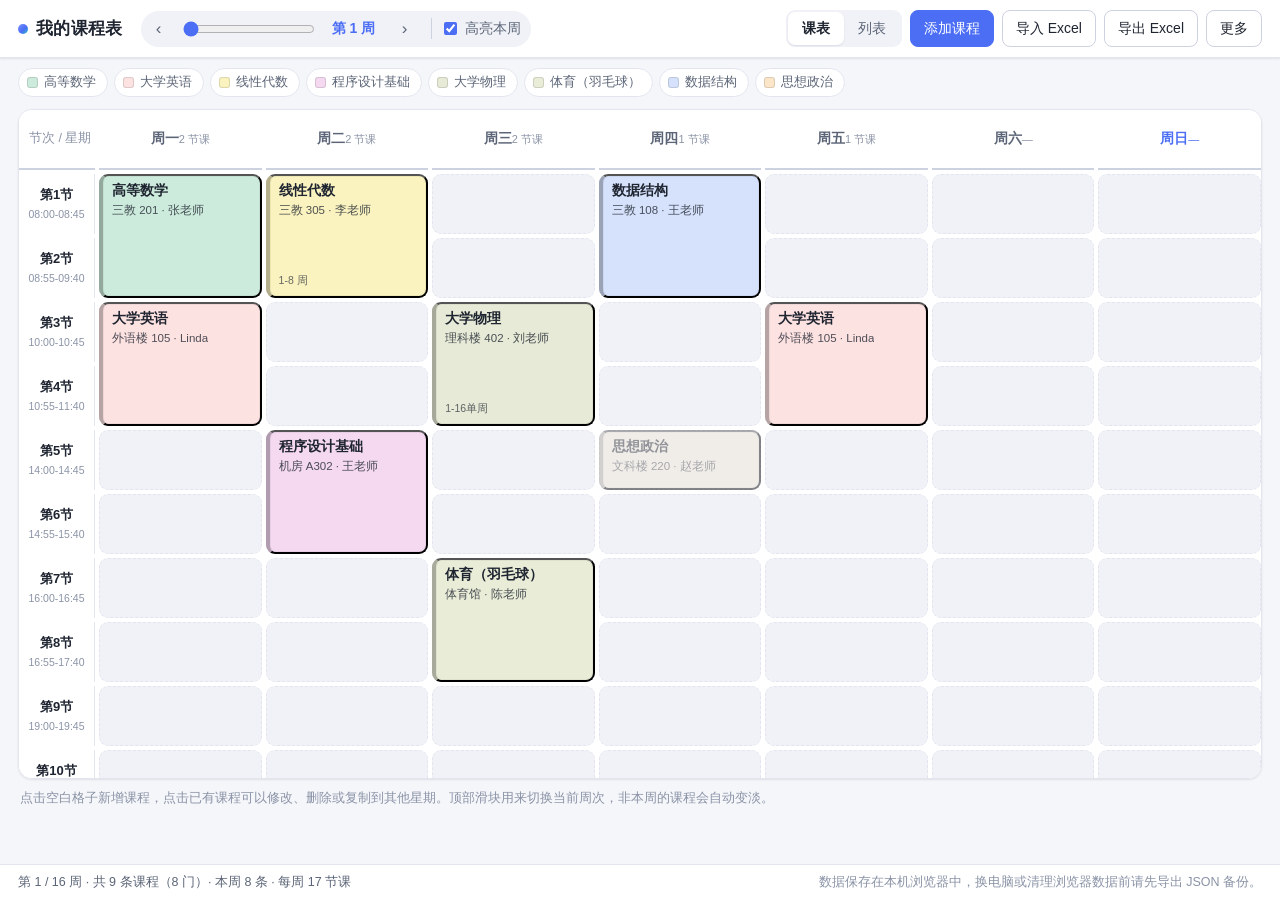
==== index.html @ da143d8f "feat: 学生课程表网页（自由编辑 + Excel 导入导出 + 每门课自动配色） 纯前端实现：课表网格/列表双视图、点击格子编辑课程、按课程名分配背景色、周次与单双周、冲突提示；导入支持网格型与列" ====
<!DOCTYPE html>
<html lang="zh-CN">
<head>
<meta charset="utf-8">
<meta name="viewport" content="width=device-width, initial-scale=1, viewport-fit=cover">
<meta name="description" content="面向学生的课程表：自由编辑课程，导入 Excel 课表，每门课自动配色。">
<title>我的课程表</title>
<link rel="stylesheet" href="styles.css">
</head>
<body>

<header class="appbar">
  <div class="appbar-row">
    <h1 class="brand"><span class="brand-dot"></span>我的课程表</h1>

    <div class="week-box">
      <button class="icon-btn" id="weekPrev" type="button" title="上一周">‹</button>
      <div class="week-slider">
        <input type="range" id="weekRange" min="1" max="16" step="1" value="1" aria-label="当前周次">
        <span class="week-label" id="weekLabel">第 1 周</span>
      </div>
      <button class="icon-btn" id="weekNext" type="button" title="下一周">›</button>
      <label class="check"><input type="checkbox" id="highlightWeek" checked><span>高亮本周</span></label>
    </div>

    <div class="toolbar">
      <div class="segmented" id="viewSwitch" role="tablist">
        <button type="button" data-view="grid" class="is-active">课表</button>
        <button type="button" data-view="list">列表</button>
      </div>
      <button class="btn primary" id="btnAdd" type="button">添加课程</button>
      <button class="btn" id="btnImport" type="button">导入 Excel</button>
      <button class="btn" id="btnExport" type="button">导出 Excel</button>
      <div class="dropdown">
        <button class="btn" id="btnMore" type="button" aria-haspopup="true" aria-expanded="false">更多</button>
        <div class="dropdown-menu" id="moreMenu" hidden>
          <button type="button" data-act="tpl-grid">下载网格型模板</button>
          <button type="button" data-act="tpl-list">下载列表型模板</button>
          <hr>
          <button type="button" data-act="backup">导出 JSON 备份</button>
          <button type="button" data-act="restore">导入 JSON 备份</button>
          <hr>
          <button type="button" data-act="recolor">重新自动配色</button>
          <button type="button" data-act="settings">节次与周次设置</button>
          <button type="button" data-act="clear" class="is-danger">清空全部课程</button>
        </div>
      </div>
    </div>
  </div>
</header>

<div class="legend" id="legend"></div>

<main>
  <section id="viewGrid" class="view">
    <div class="grid-wrap">
      <div class="tt-grid" id="ttGrid"></div>
    </div>
    <p class="hint">点击空白格子新增课程，点击已有课程可以修改、删除或复制到其他星期。顶部滑块用来切换当前周次，非本周的课程会自动变淡。</p>
  </section>

  <section id="viewList" class="view" hidden>
    <div class="list-toolbar">
      <input type="search" id="listSearch" class="input" placeholder="搜索课程名称、教师或地点">
      <label class="inline-field">星期
        <select id="listDay">
          <option value="0">全部</option>
          <option value="1">周一</option>
          <option value="2">周二</option>
          <option value="3">周三</option>
          <option value="4">周四</option>
          <option value="5">周五</option>
          <option value="6">周六</option>
          <option value="7">周日</option>
        </select>
      </label>
      <label class="inline-field">排序
        <select id="listSort">
          <option value="time">按上课时间</option>
          <option value="name">按课程名称</option>
          <option value="weeks">按周次</option>
        </select>
      </label>
      <span class="list-count" id="listCount"></span>
    </div>
    <div class="list-wrap">
      <table class="course-table" id="courseTable">
        <thead>
          <tr>
            <th>课程</th>
            <th>星期</th>
            <th>节次</th>
            <th>周次</th>
            <th>地点</th>
            <th>教师</th>
            <th>备注</th>
            <th class="col-op">操作</th>
          </tr>
        </thead>
        <tbody id="courseTbody"></tbody>
      </table>
      <p class="empty-hint" id="listEmpty" hidden>没有符合条件的课程。</p>
    </div>
  </section>
</main>

<footer class="footer">
  <span id="stats"></span>
  <span class="footer-tip">数据保存在本机浏览器中，换电脑或清理浏览器数据前请先导出 JSON 备份。</span>
</footer>

<input type="file" id="fileExcel" accept=".xlsx,.xls,.xlsm,.csv" hidden>
<input type="file" id="fileJson" accept=".json,application/json" hidden>

<div class="scrim" id="scrim" hidden></div>

<aside class="drawer" id="drawer" hidden aria-hidden="true" aria-labelledby="drawerTitle">
  <div class="drawer-head">
    <h2 id="drawerTitle">编辑课程</h2>
    <button class="icon-btn" id="drawerClose" type="button" title="关闭">×</button>
  </div>
  <div class="drawer-body">
    <form id="courseForm" autocomplete="off">
      <label class="field">
        <span class="field-label">课程名称 <em>*</em></span>
        <input class="input" id="fName" placeholder="例如：高等数学">
      </label>

      <div class="field-row">
        <label class="field">
          <span class="field-label">星期</span>
          <select class="input" id="fDay"></select>
        </label>
        <label class="field">
          <span class="field-label">开始节次</span>
          <select class="input" id="fStart"></select>
        </label>
        <label class="field">
          <span class="field-label">结束节次</span>
          <select class="input" id="fEnd"></select>
        </label>
      </div>

      <label class="field">
        <span class="field-label">上课周次</span>
        <input class="input" id="fWeeks" placeholder="1-16 / 1-8,10-16 / 1-16单周">
      </label>
      <div class="quick-row" id="weekQuick">
        <button type="button" data-week="全部">全部</button>
        <button type="button" data-week="odd">单周</button>
        <button type="button" data-week="even">双周</button>
        <button type="button" data-week="first">1-8 周</button>
        <button type="button" data-week="last">9-16 周</button>
      </div>
      <p class="field-hint" id="weeksHint"></p>

      <div class="field-row">
        <label class="field">
          <span class="field-label">上课地点</span>
          <input class="input" id="fLocation" placeholder="例如：三教 201">
        </label>
        <label class="field">
          <span class="field-label">任课教师</span>
          <input class="input" id="fTeacher" placeholder="例如：张老师">
        </label>
      </div>

      <div class="field">
        <span class="field-label">颜色</span>
        <div class="color-row">
          <input type="color" id="fColor" value="#D6E2FB" title="选择颜色">
          <button class="mini" id="fColorAuto" type="button">自动配色</button>
          <div class="swatches" id="fSwatches"></div>
        </div>
      </div>

      <label class="field">
        <span class="field-label">备注</span>
        <textarea class="input" id="fNote" rows="2" placeholder="例如：带计算器 / 分 A、B 班"></textarea>
      </label>

      <div class="field">
        <span class="field-label">复制到其他星期（保存时一并创建）</span>
        <div class="day-checks" id="fCopyDays"></div>
      </div>
    </form>
  </div>
  <div class="drawer-foot">
    <button class="btn danger" id="btnDeleteCourse" type="button">删除</button>
    <span class="spacer"></span>
    <button class="btn" id="btnCancelCourse" type="button">取消</button>
    <button class="btn primary" id="btnSaveCourse" type="button">保存</button>
  </div>
</aside>

<div class="modal-mask" id="modalMask" hidden>
  <div class="modal" id="modal" role="dialog" aria-modal="true"></div>
</div>

<div class="toast-wrap" id="toastWrap"></div>

<script src="vendor/xlsx.full.min.js"></script>
<script src="js/store.js"></script>
<script src="js/excel.js"></script>
<script src="js/ui.js"></script>
</body>
</html>
---- styles.css ----
/* ==========================================================================
   课程表 — 样式
   ========================================================================== */

:root {
  --bg: #f5f6fa;
  --surface: #ffffff;
  --surface-2: #f0f2f7;
  --border: #e2e5ee;
  --border-strong: #cdd2e0;
  --text: #1e2430;
  --text-soft: #5c6577;
  --text-faint: #8a93a6;
  --accent: #4c6ef5;
  --accent-soft: #e8edfe;
  --danger: #e5484d;
  --shadow-sm: 0 1px 2px rgba(24, 32, 54, .06), 0 1px 3px rgba(24, 32, 54, .04);
  --shadow-md: 0 6px 18px rgba(24, 32, 54, .10);
  --shadow-lg: 0 18px 48px rgba(24, 32, 54, .18);
  --radius: 10px;
  --radius-lg: 14px;
  --period-col: 84px;
  --day-col: 132px;
  --row-h: 62px;
  --appbar-h: 60px;
}

@media (prefers-color-scheme: dark) {
  :root {
    --bg: #14161c;
    --surface: #1c1f27;
    --surface-2: #232733;
    --border: #2c313d;
    --border-strong: #3a4150;
    --text: #e8eaf0;
    --text-soft: #a6adbd;
    --text-faint: #7c8494;
    --accent: #7c93ff;
    --accent-soft: #262d45;
    --shadow-sm: 0 1px 2px rgba(0, 0, 0, .4);
    --shadow-md: 0 6px 18px rgba(0, 0, 0, .45);
    --shadow-lg: 0 18px 48px rgba(0, 0, 0, .55);
  }
}

* { box-sizing: border-box; }

/* hidden 属性要能盖住后面的 display: flex 等设置 */
[hidden] { display: none !important; }

html, body {
  margin: 0;
  padding: 0;
  background: var(--bg);
  color: var(--text);
  font-family: -apple-system, BlinkMacSystemFont, "Segoe UI", "Microsoft YaHei", "PingFang SC",
    "Hiragino Sans GB", "Helvetica Neue", Arial, sans-serif;
  font-size: 14px;
  line-height: 1.5;
  -webkit-text-size-adjust: 100%;
}

body { padding-bottom: 56px; }

h1, h2 { margin: 0; font-weight: 600; }

button { font: inherit; color: inherit; }

/* ------------------------------------------------------------------ 顶栏 */

.appbar {
  position: sticky;
  top: 0;
  z-index: 40;
  background: var(--surface);
  border-bottom: 1px solid var(--border);
  box-shadow: var(--shadow-sm);
}

.appbar-row {
  display: flex;
  flex-wrap: wrap;
  align-items: center;
  gap: 12px 18px;
  padding: 10px 18px;
  max-width: 1680px;
  margin: 0 auto;
}

.brand {
  display: flex;
  align-items: center;
  gap: 8px;
  font-size: 17px;
  letter-spacing: .3px;
  white-space: nowrap;
}

.brand-dot {
  width: 10px;
  height: 10px;
  border-radius: 50%;
  background: linear-gradient(135deg, #7c93ff, #4c6ef5 55%, #22b8cf);
}

.week-box {
  display: flex;
  align-items: center;
  gap: 8px;
  padding: 4px 10px 4px 4px;
  background: var(--surface-2);
  border-radius: 999px;
}

.week-slider { display: flex; align-items: center; gap: 8px; }

.week-slider input[type="range"] {
  width: 132px;
  accent-color: var(--accent);
}

.week-label {
  min-width: 58px;
  font-variant-numeric: tabular-nums;
  font-weight: 600;
  color: var(--accent);
  text-align: center;
}

.check {
  display: inline-flex;
  align-items: center;
  gap: 5px;
  padding-left: 8px;
  margin-left: 4px;
  border-left: 1px solid var(--border-strong);
  color: var(--text-soft);
  white-space: nowrap;
  cursor: pointer;
}

.check input { accent-color: var(--accent); }

.toolbar {
  display: flex;
  align-items: center;
  gap: 8px;
  flex-wrap: wrap;
  margin-left: auto;
}

.btn {
  padding: 7px 13px;
  background: var(--surface);
  border: 1px solid var(--border-strong);
  border-radius: 8px;
  cursor: pointer;
  white-space: nowrap;
  transition: background .14s, border-color .14s, transform .06s;
}

.btn:hover { background: var(--surface-2); }
.btn:active { transform: translateY(1px); }

.btn.primary {
  background: var(--accent);
  border-color: var(--accent);
  color: #fff;
}

.btn.primary:hover { filter: brightness(1.07); }

.btn.danger { color: var(--danger); border-color: var(--danger); background: transparent; }
.btn.danger:hover { background: rgba(229, 72, 77, .1); }

.icon-btn {
  width: 28px;
  height: 28px;
  display: inline-flex;
  align-items: center;
  justify-content: center;
  font-size: 17px;
  line-height: 1;
  background: transparent;
  border: 1px solid transparent;
  border-radius: 8px;
  cursor: pointer;
  color: var(--text-soft);
}

.icon-btn:hover { background: var(--surface); color: var(--text); }

.segmented {
  display: inline-flex;
  padding: 2px;
  background: var(--surface-2);
  border-radius: 9px;
}

.segmented button {
  padding: 6px 14px;
  background: transparent;
  border: 0;
  border-radius: 7px;
  cursor: pointer;
  color: var(--text-soft);
}

.segmented button.is-active {
  background: var(--surface);
  color: var(--text);
  box-shadow: var(--shadow-sm);
  font-weight: 600;
}

.dropdown { position: relative; }

.dropdown-menu {
  position: absolute;
  top: calc(100% + 6px);
  right: 0;
  z-index: 60;
  min-width: 190px;
  padding: 6px;
  background: var(--surface);
  border: 1px solid var(--border);
  border-radius: var(--radius);
  box-shadow: var(--shadow-md);
}

.dropdown-menu button {
  display: block;
  width: 100%;
  padding: 8px 10px;
  text-align: left;
  background: transparent;
  border: 0;
  border-radius: 7px;
  cursor: pointer;
}

.dropdown-menu button:hover { background: var(--surface-2); }
.dropdown-menu button.is-danger { color: var(--danger); }
.dropdown-menu hr { margin: 5px 6px; border: 0; border-top: 1px solid var(--border); }

/* ---------------------------------------------------------------- 图例 */

.legend {
  display: flex;
  flex-wrap: wrap;
  gap: 6px;
  max-width: 1680px;
  margin: 0 auto;
  padding: 10px 18px 0;
}

.legend:empty { display: none; }

.legend-chip {
  display: inline-flex;
  align-items: center;
  gap: 6px;
  padding: 4px 11px 4px 8px;
  background: var(--surface);
  border: 1px solid var(--border);
  border-radius: 999px;
  cursor: pointer;
  font-size: 12.5px;
  color: var(--text-soft);
}

.legend-chip:hover { border-color: var(--border-strong); }
.legend-chip.is-active { color: var(--text); border-color: var(--text-soft); font-weight: 600; }

.legend-chip i {
  width: 11px;
  height: 11px;
  border-radius: 3px;
  border: 1px solid rgba(0, 0, 0, .12);
}

/* ---------------------------------------------------------------- 主区 */

main {
  max-width: 1680px;
  margin: 0 auto;
  padding: 12px 18px 0;
}

.hint {
  margin: 10px 2px 0;
  color: var(--text-faint);
  font-size: 12.5px;
}

.grid-wrap {
  overflow: auto;
  max-height: calc(100vh - 250px);
  min-height: 320px;
  background: var(--surface);
  border: 1px solid var(--border);
  border-radius: var(--radius-lg);
  box-shadow: var(--shadow-sm);
  overscroll-behavior: contain;
}

/* ------------------------------------------------------------ 课表网格 */

.tt-grid {
  display: grid;
  grid-auto-rows: var(--row-h);
  gap: 4px;
  min-width: 860px;
  padding: 0;
  align-items: stretch;
}

.tt-grid .head {
  position: sticky;
  top: 0;
  z-index: 4;
  display: flex;
  align-items: center;
  justify-content: center;
  background: var(--surface);
  border-bottom: 2px solid var(--border-strong);
  font-weight: 600;
  color: var(--text-soft);
}

.tt-grid .head.corner {
  left: 0;
  z-index: 6;
  justify-content: flex-start;
  padding-left: 10px;
  color: var(--text-faint);
  font-weight: 500;
  font-size: 12.5px;
}

.tt-grid .head.today { color: var(--accent); }
.tt-grid .head.today small { color: var(--accent); }

.tt-grid .head small {
  display: block;
  font-weight: 400;
  font-size: 11px;
  color: var(--text-faint);
}

.tt-grid .period {
  position: sticky;
  left: 0;
  z-index: 3;
  display: flex;
  flex-direction: column;
  align-items: center;
  justify-content: center;
  gap: 2px;
  background: var(--surface);
  border-right: 1px solid var(--border);
  color: var(--text-soft);
  text-align: center;
}

.tt-grid .period b { font-weight: 600; font-size: 13px; color: var(--text); }
.tt-grid .period small { font-size: 10.5px; color: var(--text-faint); font-variant-numeric: tabular-nums; }

.tt-grid .cell {
  border: 1px dashed var(--border);
  border-radius: 9px;
  background: var(--surface-2);
  cursor: pointer;
  transition: background .12s, border-color .12s;
}

.tt-grid .cell:hover {
  background: var(--accent-soft);
  border-color: var(--accent);
}

.tt-grid .cell:hover::after {
  content: "+ 添加";
  display: flex;
  align-items: center;
  justify-content: center;
  height: 100%;
  color: var(--accent);
  font-size: 12px;
}

.course {
  position: relative;
  z-index: 2;
  display: flex;
  flex-direction: column;
  gap: 2px;
  overflow: hidden;
  padding: 7px 9px;
  border-radius: 9px;
  border-left: 4px solid transparent;
  box-shadow: inset 0 0 0 1px rgba(0, 0, 0, .05);
  cursor: pointer;
  text-align: left;
  transition: transform .1s, box-shadow .12s, opacity .18s;
}

.course:hover { transform: translateY(-1px); box-shadow: var(--shadow-md); }
.course:focus-visible { outline: 2px solid var(--accent); outline-offset: 1px; }

.course .c-name { font-weight: 600; font-size: 13.5px; line-height: 1.25; }

.course .c-meta {
  font-size: 11.5px;
  opacity: .78;
  overflow: hidden;
  text-overflow: ellipsis;
  white-space: nowrap;
}

.course .c-weeks {
  margin-top: auto;
  font-size: 10.5px;
  opacity: .68;
}

.course .c-warn {
  position: absolute;
  top: 4px;
  right: 5px;
  padding: 0 5px;
  font-size: 10px;
  line-height: 15px;
  color: #fff;
  background: var(--danger);
  border-radius: 4px;
}

.course.is-inactive { opacity: .45; filter: saturate(.45); }
.course.is-dimmed { opacity: .18; filter: saturate(.2); }
.course.span-1 .c-weeks { display: none; }

/* ------------------------------------------------------------ 列表视图 */

.list-toolbar {
  display: flex;
  flex-wrap: wrap;
  align-items: center;
  gap: 10px;
  margin-bottom: 10px;
}

.input {
  padding: 7px 10px;
  background: var(--surface);
  border: 1px solid var(--border-strong);
  border-radius: 8px;
  color: var(--text);
  min-width: 0;
}

.input:focus { outline: 2px solid var(--accent-soft); border-color: var(--accent); }

.list-toolbar .input[type="search"] { flex: 1 1 220px; max-width: 340px; }

.inline-field {
  display: inline-flex;
  align-items: center;
  gap: 6px;
  color: var(--text-soft);
  white-space: nowrap;
}

.list-count { margin-left: auto; color: var(--text-faint); font-size: 12.5px; }

.list-wrap {
  overflow: auto;
  background: var(--surface);
  border: 1px solid var(--border);
  border-radius: var(--radius-lg);
  box-shadow: var(--shadow-sm);
}

.course-table { width: 100%; border-collapse: collapse; min-width: 860px; }

.course-table th {
  position: sticky;
  top: 0;
  z-index: 2;
  padding: 10px 12px;
  text-align: left;
  font-weight: 600;
  font-size: 12.5px;
  color: var(--text-soft);
  background: var(--surface-2);
  border-bottom: 1px solid var(--border);
  white-space: nowrap;
}

.course-table td {
  padding: 9px 12px;
  border-bottom: 1px solid var(--border);
  vertical-align: middle;
}

.course-table tr:last-child td { border-bottom: 0; }
.course-table tbody tr:hover { background: var(--surface-2); }
.course-table .col-op { text-align: right; }
.course-table td.col-op { text-align: right; white-space: nowrap; }

.name-cell { display: flex; align-items: center; gap: 8px; font-weight: 600; }
.name-cell i { width: 12px; height: 12px; border-radius: 3px; flex: none; border: 1px solid rgba(0, 0, 0, .12); }

.tag {
  display: inline-block;
  padding: 1px 7px;
  margin: 2px 4px 2px 0;
  font-size: 11.5px;
  border-radius: 5px;
  background: var(--surface-2);
  border: 1px solid var(--border);
  color: var(--text-soft);
}

.tag.this-week { background: var(--accent-soft); border-color: transparent; color: var(--accent); font-weight: 600; }

.mini {
  padding: 3px 9px;
  font-size: 12.5px;
  background: var(--surface);
  border: 1px solid var(--border-strong);
  border-radius: 7px;
  cursor: pointer;
}

.mini:hover { background: var(--surface-2); }
.mini.is-danger { color: var(--danger); border-color: var(--danger); }
.mini.is-danger:hover { background: rgba(229, 72, 77, .1); }

.empty-hint { padding: 26px; text-align: center; color: var(--text-faint); }

/* --------------------------------------------------------------- 页脚 */

.footer {
  position: fixed;
  left: 0;
  right: 0;
  bottom: 0;
  display: flex;
  flex-wrap: wrap;
  align-items: center;
  gap: 10px;
  padding: 8px 18px;
  background: var(--surface);
  border-top: 1px solid var(--border);
  color: var(--text-soft);
  font-size: 12.5px;
  z-index: 30;
}

.footer-tip { margin-left: auto; color: var(--text-faint); }

/* ------------------------------------------------------- 抽屉 / 弹窗 */

.scrim {
  position: fixed;
  inset: 0;
  z-index: 70;
  background: rgba(16, 20, 30, .38);
}

.drawer {
  position: fixed;
  top: 0;
  right: 0;
  bottom: 0;
  z-index: 80;
  display: flex;
  flex-direction: column;
  width: min(420px, 100vw);
  background: var(--surface);
  border-left: 1px solid var(--border);
  box-shadow: var(--shadow-lg);
  animation: slide-in .18s ease-out;
}

@keyframes slide-in { from { transform: translateX(24px); opacity: .4; } to { transform: none; opacity: 1; } }

.drawer-head {
  display: flex;
  align-items: center;
  justify-content: space-between;
  padding: 14px 16px;
  border-bottom: 1px solid var(--border);
}

.drawer-head h2 { font-size: 16px; }

.drawer-body { flex: 1; overflow: auto; padding: 16px; }

.drawer-foot {
  display: flex;
  align-items: center;
  gap: 8px;
  padding: 12px 16px;
  border-top: 1px solid var(--border);
  background: var(--surface);
}

.spacer { flex: 1; }

.field { display: block; margin-bottom: 14px; }
.field-row { display: flex; gap: 10px; }
.field-row .field { flex: 1; min-width: 0; }

.field-label {
  display: block;
  margin-bottom: 6px;
  font-size: 12.5px;
  color: var(--text-soft);
}

.field-label em { color: var(--danger); font-style: normal; }
.field-hint { margin: -6px 0 14px; font-size: 12px; color: var(--text-faint); min-height: 18px; }
.field .input { width: 100%; }
textarea.input { resize: vertical; }

select.input { appearance: auto; }

.quick-row { display: flex; flex-wrap: wrap; gap: 6px; margin: -6px 0 10px; }

.quick-row button {
  padding: 4px 10px;
  font-size: 12.5px;
  background: var(--surface-2);
  border: 1px solid var(--border);
  border-radius: 999px;
  cursor: pointer;
  color: var(--text-soft);
}

.quick-row button:hover { border-color: var(--accent); color: var(--accent); }

.color-row { display: flex; align-items: center; flex-wrap: wrap; gap: 8px; }

input[type="color"] {
  width: 42px;
  height: 30px;
  padding: 2px;
  background: var(--surface);
  border: 1px solid var(--border-strong);
  border-radius: 8px;
  cursor: pointer;
}

.swatches { display: flex; flex-wrap: wrap; gap: 5px; }

.swatches button {
  width: 20px;
  height: 20px;
  padding: 0;
  border: 1px solid rgba(0, 0, 0, .16);
  border-radius: 5px;
  cursor: pointer;
}

.swatches button.is-active { outline: 2px solid var(--accent); outline-offset: 1px; }

.day-checks { display: flex; flex-wrap: wrap; gap: 6px; }

.day-checks label {
  display: inline-flex;
  align-items: center;
  gap: 4px;
  padding: 4px 9px;
  font-size: 12.5px;
  background: var(--surface-2);
  border: 1px solid var(--border);
  border-radius: 999px;
  cursor: pointer;
  color: var(--text-soft);
}

.day-checks input { accent-color: var(--accent); }

.modal-mask {
  position: fixed;
  inset: 0;
  z-index: 90;
  display: flex;
  align-items: center;
  justify-content: center;
  padding: 20px;
  background: rgba(16, 20, 30, .45);
}

.modal {
  width: min(760px, 100%);
  max-height: min(88vh, 900px);
  display: flex;
  flex-direction: column;
  background: var(--surface);
  border-radius: var(--radius-lg);
  box-shadow: var(--shadow-lg);
  overflow: hidden;
}

.modal-head {
  display: flex;
  align-items: flex-start;
  justify-content: space-between;
  gap: 12px;
  padding: 16px 18px;
  border-bottom: 1px solid var(--border);
}

.modal-head h2 { font-size: 16px; }
.modal-head p { margin: 4px 0 0; font-size: 12.5px; color: var(--text-faint); }
.modal-body { flex: 1; overflow: auto; padding: 16px 18px; }
.modal-foot {
  display: flex;
  align-items: center;
  gap: 8px;
  padding: 12px 18px;
  border-top: 1px solid var(--border);
}

.option-row { display: flex; flex-wrap: wrap; gap: 8px; align-items: center; margin-bottom: 12px; }

.option-row > span.option-label {
  font-size: 12.5px;
  color: var(--text-soft);
  min-width: 66px;
}

.radio-group { display: inline-flex; padding: 2px; background: var(--surface-2); border-radius: 9px; }

.radio-group label {
  display: inline-flex;
  align-items: center;
  gap: 5px;
  padding: 5px 12px;
  border-radius: 7px;
  font-size: 13px;
  cursor: pointer;
  color: var(--text-soft);
}

.radio-group label.is-active {
  background: var(--surface);
  color: var(--text);
  font-weight: 600;
  box-shadow: var(--shadow-sm);
}

.radio-group input { display: none; }

.notice {
  padding: 10px 12px;
  margin-bottom: 12px;
  border-radius: 9px;
  font-size: 12.5px;
  background: var(--accent-soft);
  border: 1px solid transparent;
  color: var(--text-soft);
}

.notice.warn { background: rgba(245, 176, 65, .16); color: #a2711a; }
.notice.error { background: rgba(229, 72, 77, .12); color: var(--danger); }

@media (prefers-color-scheme: dark) {
  .notice.warn { color: #f0c07a; }
}

.notice ul { margin: 4px 0 0; padding-left: 18px; }

.preview-wrap {
  overflow: auto;
  max-height: 300px;
  border: 1px solid var(--border);
  border-radius: 9px;
}

.preview-table { border-collapse: collapse; font-size: 12.5px; white-space: nowrap; }
.preview-table td, .preview-table th {
  padding: 5px 9px;
  border: 1px solid var(--border);
  max-width: 220px;
  overflow: hidden;
  text-overflow: ellipsis;
}
.preview-table th { background: var(--surface-2); position: sticky; top: 0; }
.preview-table td.is-empty { background: repeating-linear-gradient(45deg, transparent, transparent 4px, var(--surface-2) 4px, var(--surface-2) 8px); }

.period-editor { width: 100%; border-collapse: collapse; font-size: 13px; }
.period-editor th { text-align: left; padding: 6px 8px; color: var(--text-soft); font-weight: 500; }
.period-editor td { padding: 4px 8px 4px 0; }
.period-editor input { width: 100%; }

/* --------------------------------------------------------------- toast */

.toast-wrap {
  position: fixed;
  left: 50%;
  bottom: 66px;
  z-index: 100;
  display: flex;
  flex-direction: column;
  gap: 8px;
  align-items: center;
  transform: translateX(-50%);
  pointer-events: none;
}

.toast {
  padding: 9px 16px;
  background: var(--text);
  color: var(--bg);
  border-radius: 999px;
  box-shadow: var(--shadow-md);
  font-size: 13px;
  animation: toast-in .16s ease-out;
  max-width: 80vw;
}

.toast.is-error { background: var(--danger); color: #fff; }

@keyframes toast-in { from { opacity: 0; transform: translateY(8px); } to { opacity: 1; transform: none; } }

/* -------------------------------------------------------- 响应式 */

@media (max-width: 1440px) {
  .grid-wrap { max-height: calc(100vh - 230px); }
}

@media (max-width: 1280px) {
  :root { --period-col: 76px; --day-col: 112px; --row-h: 60px; }
}

@media (max-width: 1120px) {
  :root { --day-col: 102px; }
}

@media (max-width: 980px) {
  :root { --day-col: 104px; --row-h: 58px; }
  .appbar-row { padding: 10px 12px; gap: 10px; }
  main { padding: 10px 12px 0; }
  .legend { padding: 10px 12px 0; }
  .toolbar { width: 100%; margin-left: 0; }
  .grid-wrap { max-height: none; }
}

@media (max-width: 640px) {
  body { padding-bottom: 72px; }
  .brand { font-size: 15px; }
  .week-slider input[type="range"] { width: 96px; }
  .toolbar .btn { flex: 1 1 auto; }
  .segmented { flex: 1 1 100%; }
  .segmented button { flex: 1; }
  .footer { font-size: 12px; }
  .footer-tip { display: none; }
  .drawer { width: 100vw; }
  .modal { max-height: 92vh; }
}
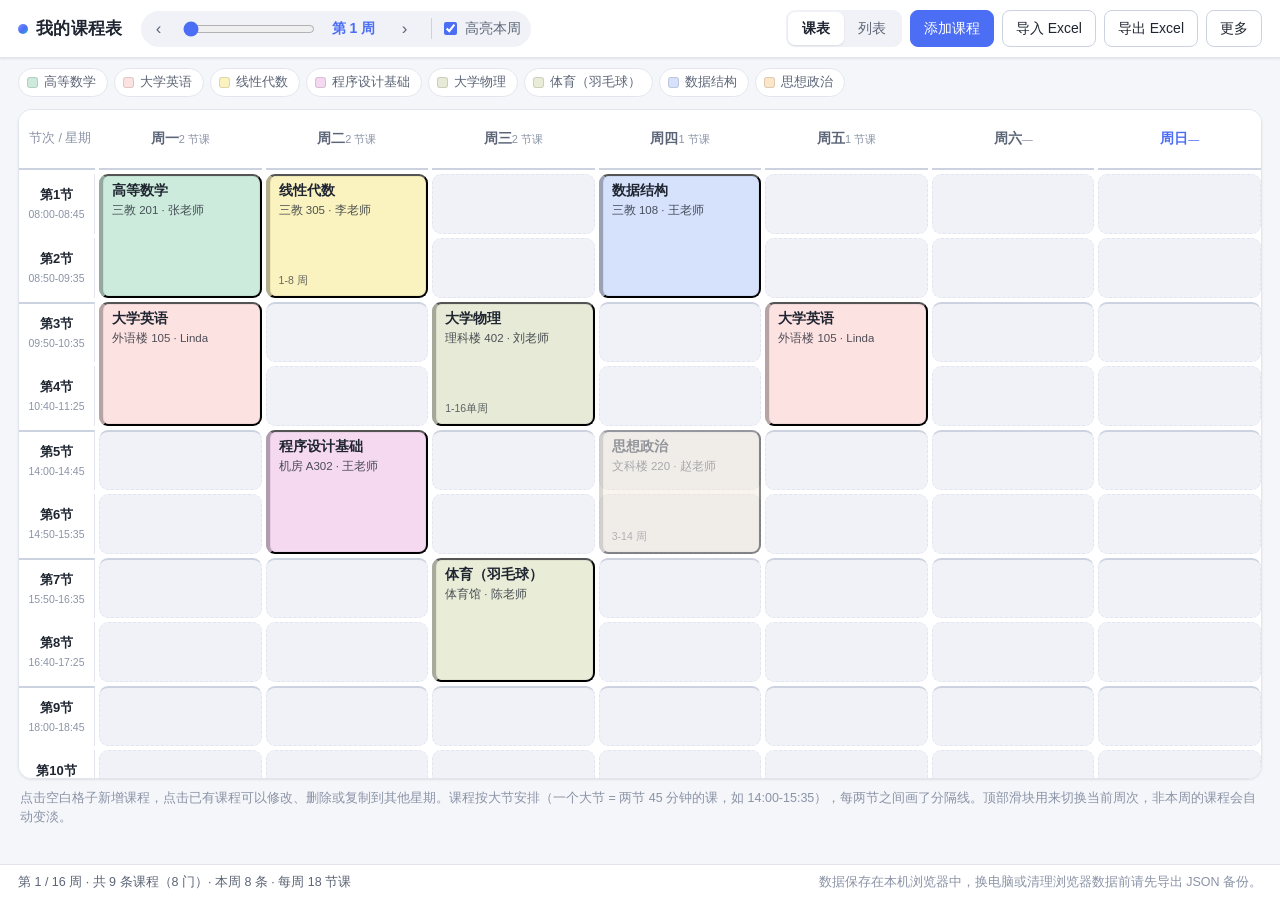
==== commit c78a4ea2: "refactor: 课程按整大节安排（上午 08:00 起、下午 14:00 起、晚上 18:00 起，大节内课间 5 分钟、大节间 15 分钟） - 表单改为按「大节」选择，列表与导入预览显示「第X" ====
--- a/index.html
+++ b/index.html
@@ -56,7 +56,7 @@
     <div class="grid-wrap">
       <div class="tt-grid" id="ttGrid"></div>
     </div>
-    <p class="hint">点击空白格子新增课程，点击已有课程可以修改、删除或复制到其他星期。顶部滑块用来切换当前周次，非本周的课程会自动变淡。</p>
+    <p class="hint">点击空白格子新增课程，点击已有课程可以修改、删除或复制到其他星期。课程按大节安排（一个大节 = 两节 45 分钟的课，如 14:00-15:35），每两节之间画了分隔线。顶部滑块用来切换当前周次，非本周的课程会自动变淡。</p>
   </section>
 
   <section id="viewList" class="view" hidden>
@@ -132,14 +132,15 @@
           <select class="input" id="fDay"></select>
         </label>
         <label class="field">
-          <span class="field-label">开始节次</span>
+          <span class="field-label">开始大节</span>
           <select class="input" id="fStart"></select>
         </label>
         <label class="field">
-          <span class="field-label">结束节次</span>
+          <span class="field-label">结束大节</span>
           <select class="input" id="fEnd"></select>
         </label>
       </div>
+      <p class="field-hint">课程按「大节」安排：一个大节 = 两节 45 分钟的课，所以每门课至少连上两节（例如第 3-4 节）。要跨两个大节就选「开始大节 2 / 结束大节 3」。</p>
 
       <label class="field">
         <span class="field-label">上课周次</span>
--- a/styles.css
+++ b/styles.css
@@ -389,6 +389,9 @@
   font-size: 12px;
 }
 
+/* 每两节是一个大节，大节之间用一条实线分隔，方便一眼看出「连着上的两节」 */
+.tt-grid .unit-start { border-top: 2px solid var(--border-strong); }
+
 .course {
   position: relative;
   z-index: 2;
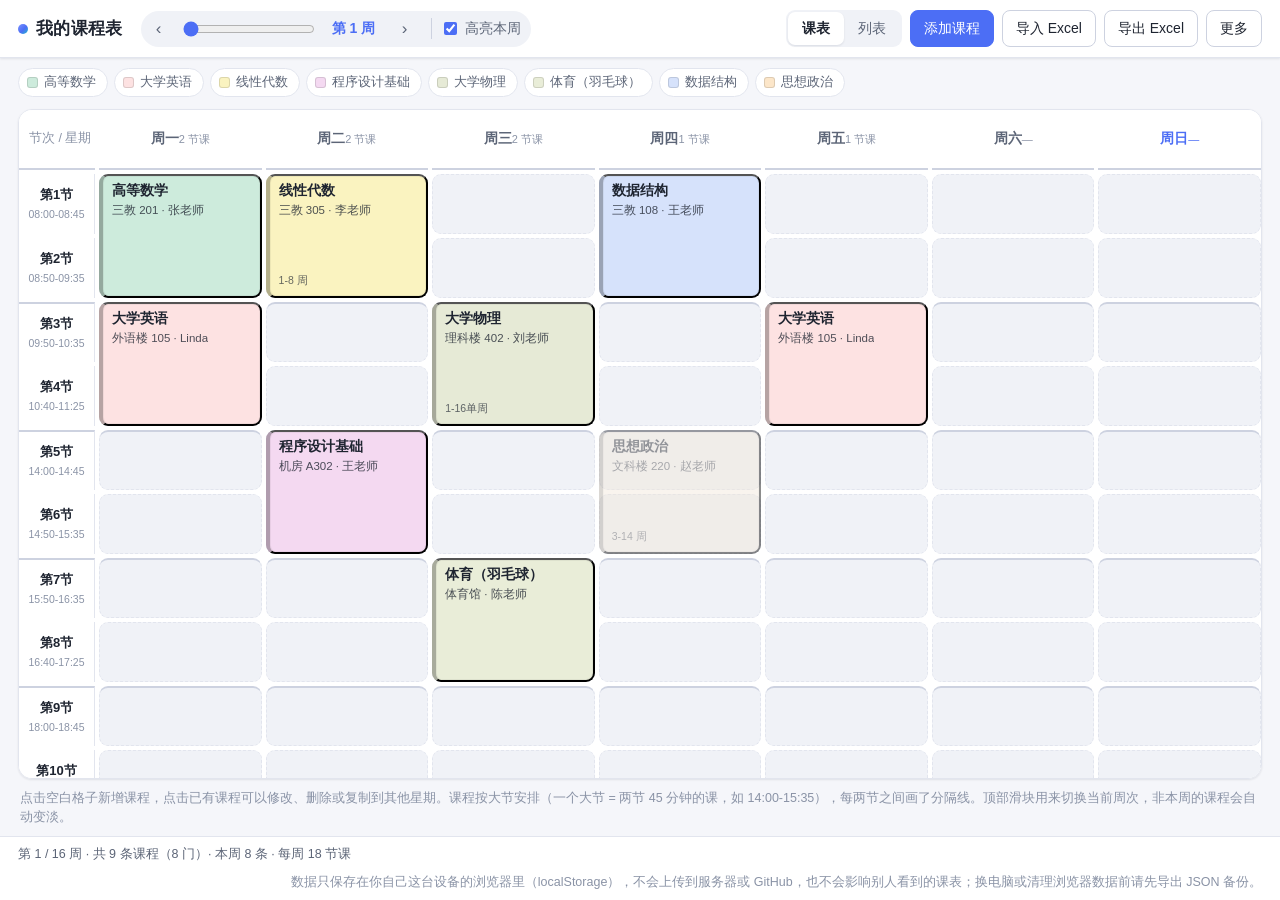
==== commit 30b65f46: "docs: 说明纯静态发布与镜像地址、强调数据只存在访问端本地" ====
--- a/index.html
+++ b/index.html
@@ -106,7 +106,7 @@
 
 <footer class="footer">
   <span id="stats"></span>
-  <span class="footer-tip">数据保存在本机浏览器中，换电脑或清理浏览器数据前请先导出 JSON 备份。</span>
+  <span class="footer-tip">数据只保存在你自己这台设备的浏览器里（localStorage），不会上传到服务器或 GitHub，也不会影响别人看到的课表；换电脑或清理浏览器数据前请先导出 JSON 备份。</span>
 </footer>
 
 <input type="file" id="fileExcel" accept=".xlsx,.xls,.xlsm,.csv" hidden>
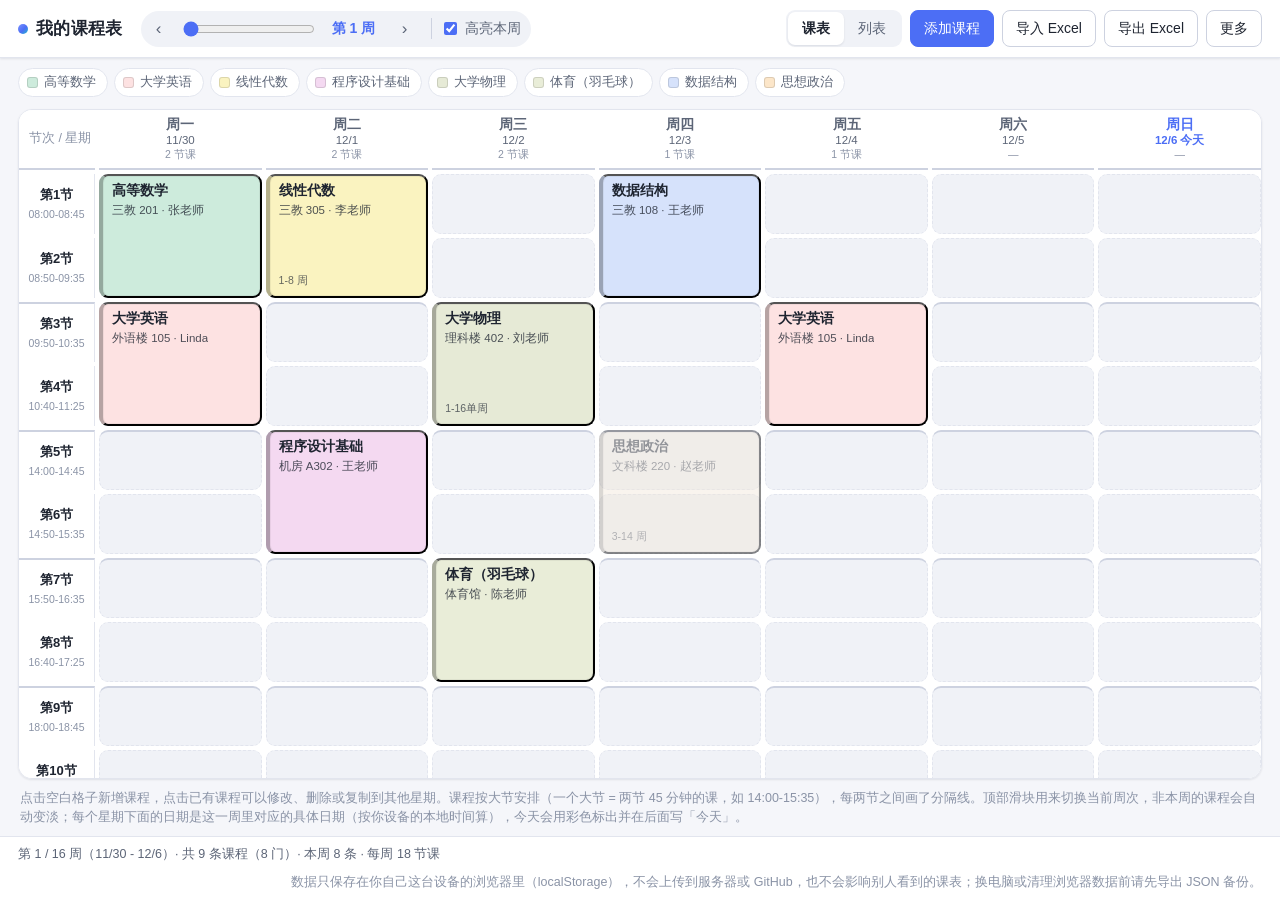
==== commit 6787b262: "feat: 课表按使用者本地时间显示每周日期 课表顶部星期一至星期日下面显示当前这一周各天的具体日期（如 10/12），今天写成「今天」并用彩色标出；页脚显示本周日期范围，鼠标停在周次上可看完整日期。" ====
--- a/index.html
+++ b/index.html
@@ -34,6 +34,8 @@
       <div class="dropdown">
         <button class="btn" id="btnMore" type="button" aria-haspopup="true" aria-expanded="false">更多</button>
         <div class="dropdown-menu" id="moreMenu" hidden>
+          <button type="button" data-act="rollcall">随机点名（新页面）</button>
+          <hr>
           <button type="button" data-act="tpl-grid">下载网格型模板</button>
           <button type="button" data-act="tpl-list">下载列表型模板</button>
           <hr>
@@ -56,7 +58,7 @@
     <div class="grid-wrap">
       <div class="tt-grid" id="ttGrid"></div>
     </div>
-    <p class="hint">点击空白格子新增课程，点击已有课程可以修改、删除或复制到其他星期。课程按大节安排（一个大节 = 两节 45 分钟的课，如 14:00-15:35），每两节之间画了分隔线。顶部滑块用来切换当前周次，非本周的课程会自动变淡。</p>
+    <p class="hint">点击空白格子新增课程，点击已有课程可以修改、删除或复制到其他星期。课程按大节安排（一个大节 = 两节 45 分钟的课，如 14:00-15:35），每两节之间画了分隔线。顶部滑块用来切换当前周次，非本周的课程会自动变淡；每个星期下面的日期是这一周里对应的具体日期（按你设备的本地时间算），今天会用彩色标出并在后面写「今天」。</p>
   </section>
 
   <section id="viewList" class="view" hidden>
@@ -201,6 +203,7 @@
 <div class="toast-wrap" id="toastWrap"></div>
 
 <script src="vendor/xlsx.full.min.js"></script>
+<script src="js/sheet.js"></script>
 <script src="js/store.js"></script>
 <script src="js/excel.js"></script>
 <script src="js/ui.js"></script>
--- a/styles.css
+++ b/styles.css
@@ -320,8 +320,11 @@
   top: 0;
   z-index: 4;
   display: flex;
+  flex-direction: column;
   align-items: center;
   justify-content: center;
+  gap: 1px;
+  padding: 2px 0;
   background: var(--surface);
   border-bottom: 2px solid var(--border-strong);
   font-weight: 600;
@@ -331,22 +334,36 @@
 .tt-grid .head.corner {
   left: 0;
   z-index: 6;
-  justify-content: flex-start;
+  align-items: flex-start;
   padding-left: 10px;
   color: var(--text-faint);
   font-weight: 500;
   font-size: 12.5px;
 }
 
+.tt-grid .head .head-day { font-size: 13.5px; line-height: 1.15; }
+
 .tt-grid .head.today { color: var(--accent); }
-.tt-grid .head.today small { color: var(--accent); }
+.tt-grid .head.today .head-date { color: var(--accent); }
 
 .tt-grid .head small {
   display: block;
   font-weight: 400;
   font-size: 11px;
+  line-height: 1.15;
   color: var(--text-faint);
 }
+
+/* 星期一至星期日下面显示这一周对应的具体日期（按使用者的本地时间） */
+.tt-grid .head .head-date {
+  font-size: 11.5px;
+  color: var(--text-soft);
+  font-variant-numeric: tabular-nums;
+}
+
+.tt-grid .head .head-date.is-today { font-weight: 600; }
+
+.tt-grid .head .head-count { font-size: 10.5px; }
 
 .tt-grid .period {
   position: sticky;
@@ -829,6 +846,227 @@
 .toast.is-error { background: var(--danger); color: #fff; }
 
 @keyframes toast-in { from { opacity: 0; transform: translateY(8px); } to { opacity: 1; transform: none; } }
+
+/* ==========================================================================
+   随机点名页（rollcall.html）
+   ========================================================================== */
+
+.roll-main {
+  display: grid;
+  grid-template-columns: minmax(320px, 1fr) minmax(360px, 1fr);
+  gap: 14px;
+  max-width: 1680px;
+  margin: 0 auto;
+  padding: 14px 18px 0;
+  align-items: start;
+}
+
+.panel {
+  background: var(--surface);
+  border: 1px solid var(--border);
+  border-radius: var(--radius-lg);
+  box-shadow: var(--shadow-sm);
+  overflow: hidden;
+}
+
+.panel-head {
+  display: flex;
+  align-items: center;
+  gap: 10px;
+  padding: 11px 16px;
+  background: var(--surface-2);
+  border-bottom: 1px solid var(--border);
+}
+
+.panel-head h2 { font-size: 15px; }
+.panel-head .tag { margin-left: auto; }
+
+.panel-body { padding: 14px 16px 18px; }
+
+.roll-add { display: flex; gap: 8px; margin-bottom: 12px; }
+.roll-add .input { flex: 1; min-width: 0; }
+
+.roll-row { display: flex; flex-wrap: wrap; gap: 8px; margin-top: 10px; }
+
+.roll-names {
+  display: flex;
+  flex-wrap: wrap;
+  gap: 6px;
+  margin-top: 14px;
+  min-height: 46px;
+  max-height: 42vh;
+  overflow: auto;
+  overscroll-behavior: contain;
+}
+
+.name-chip {
+  display: inline-flex;
+  align-items: center;
+  padding: 3px 4px 3px 9px;
+  background: var(--surface-2);
+  border: 1px solid var(--border);
+  border-radius: 999px;
+  font-size: 13px;
+  color: var(--text);
+}
+
+.name-chip-main {
+  padding: 0;
+  background: none;
+  border: 0;
+  font: inherit;
+  color: inherit;
+  cursor: pointer;
+}
+
+.name-chip-del {
+  width: 18px;
+  height: 18px;
+  margin-left: 2px;
+  padding: 0;
+  line-height: 1;
+  font-size: 13px;
+  background: transparent;
+  border: 0;
+  border-radius: 50%;
+  color: var(--text-faint);
+  cursor: pointer;
+}
+
+.name-chip-del:hover { background: rgba(229, 72, 77, .14); color: var(--danger); }
+
+.name-chip.is-drawn {
+  background: var(--accent-soft);
+  border-color: transparent;
+  color: var(--accent);
+}
+
+.name-chip.is-drawn .name-chip-main { font-weight: 600; }
+
+.name-chip.is-drawn .name-chip-main::after {
+  content: " 已抽";
+  font-size: 10.5px;
+  font-weight: 400;
+  opacity: .85;
+}
+
+.name-chip.is-plain { padding: 3px 9px; cursor: default; }
+
+.name-preview {
+  display: flex;
+  flex-wrap: wrap;
+  gap: 6px;
+  max-height: 220px;
+  overflow: auto;
+}
+
+.roll-field { margin-bottom: 12px; }
+.roll-count-row { display: flex; align-items: center; gap: 8px; flex-wrap: wrap; }
+.roll-count-row .input { width: 92px; text-align: center; }
+.roll-count-row .quick-row { margin: 0; }
+
+.roll-options { display: flex; flex-wrap: wrap; gap: 8px 20px; margin-bottom: 14px; }
+
+.roll-options .check {
+  margin: 0;
+  padding-left: 0;
+  border-left: 0;
+}
+
+.btn.big {
+  width: 100%;
+  padding: 12px;
+  font-size: 16px;
+  border-radius: 11px;
+}
+
+.roll-result {
+  display: flex;
+  flex-wrap: wrap;
+  align-content: flex-start;
+  gap: 10px;
+  min-height: 96px;
+  margin: 14px 0 10px;
+  padding: 14px;
+  background: var(--surface-2);
+  border: 1px dashed var(--border-strong);
+  border-radius: var(--radius-lg);
+}
+
+.roll-placeholder { margin: 0; align-self: center; color: var(--text-faint); font-size: 12.5px; }
+
+.pick-card {
+  display: inline-flex;
+  align-items: center;
+  gap: 8px;
+  padding: 8px 18px 8px 10px;
+  background: var(--surface);
+  border: 1px solid var(--border);
+  border-left: 4px solid var(--accent);
+  border-radius: 11px;
+  box-shadow: var(--shadow-sm);
+  font-size: 20px;
+  font-weight: 600;
+  animation: pick-in .18s ease-out;
+}
+
+.pick-card i {
+  display: inline-flex;
+  align-items: center;
+  justify-content: center;
+  width: 20px;
+  height: 20px;
+  background: var(--accent-soft);
+  border-radius: 50%;
+  color: var(--accent);
+  font-size: 11.5px;
+  font-style: normal;
+  font-weight: 600;
+}
+
+.pick-card.is-rolling { color: var(--text-faint); border-left-color: var(--border-strong); }
+.pick-card.is-rolling i { background: var(--surface-2); color: var(--text-faint); }
+
+@keyframes pick-in { from { opacity: 0; transform: scale(.94); } to { opacity: 1; transform: none; } }
+
+.roll-subtitle { margin: 18px 0 8px; font-size: 13px; color: var(--text-soft); }
+
+.roll-history {
+  display: flex;
+  flex-direction: column;
+  gap: 8px;
+  max-height: 260px;
+  overflow: auto;
+}
+
+.history-item {
+  padding: 8px 10px;
+  background: var(--surface-2);
+  border: 1px solid var(--border);
+  border-radius: 9px;
+}
+
+.history-meta {
+  display: flex;
+  align-items: center;
+  gap: 10px;
+  font-size: 11.5px;
+  color: var(--text-faint);
+}
+
+.history-count { margin-left: auto; }
+.history-names { margin-top: 4px; font-size: 13.5px; word-break: break-word; }
+
+.preview-table td.is-picked {
+  background: var(--accent-soft);
+  color: var(--accent);
+  font-weight: 600;
+}
+
+@media (max-width: 980px) {
+  .roll-main { grid-template-columns: 1fr; padding: 12px 12px 0; }
+  .roll-names, .roll-history { max-height: none; }
+}
 
 /* -------------------------------------------------------- 响应式 */
 
